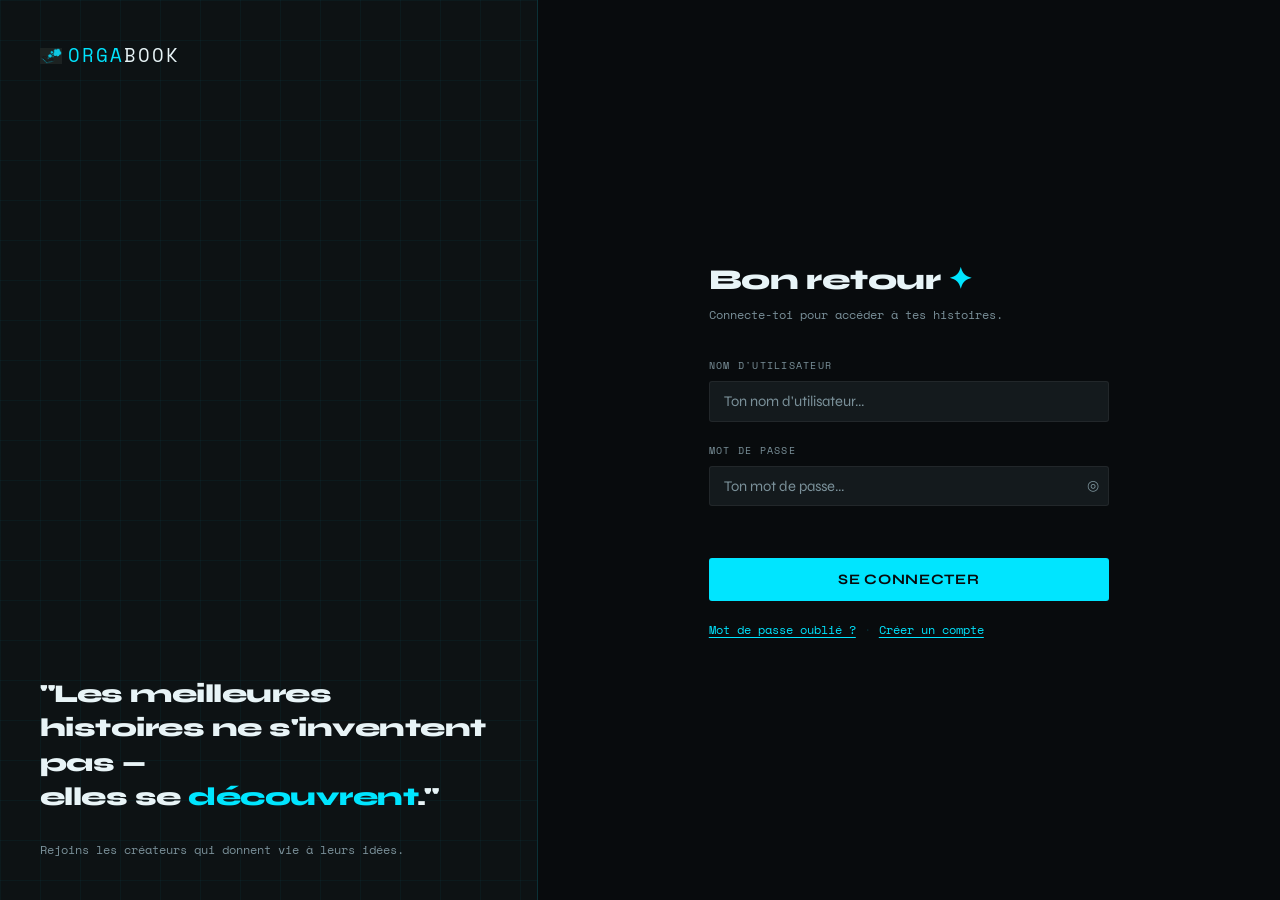
==== html/app.html @ e938fa9f "Premier commit" ====
<!DOCTYPE html>
<html lang="fr">
<head>
  <meta charset="UTF-8">
  <meta name="viewport" content="width=device-width, initial-scale=1.0">
  <title>OrgaBook — Mon espace</title>
  <link href="https://fonts.googleapis.com/css2?family=Space+Mono:ital,wght@0,400;0,700;1,400&family=Syne:wght@400;700;800&display=swap" rel="stylesheet">
  <link rel="stylesheet" href="../css/app.css">
  <link rel="icon" type="image/svg+xml" href="../assets/orgabook.png">
</head>
<body>

  <!-- ===== VUE : LISTE DES ESPACES ===== -->
  <div id="view-spaces">

    <nav>
      <a href="index.html" class="logo"><img src="../assets/orgabook2.png" alt="" class="logo-img">Orga<span>Book</span></a>
      <div class="nav-sections">
        <a href="app.html" class="nav-section active">✦ Notes</a>
        <a href="characters.html" class="nav-section">◈ Personnages</a>
        <a href="worlds.html" class="nav-section">◎ Mondes</a>
      </div>
      <button class="btn-primary" id="btn-new-space">+ Nouvel espace</button>
    </nav>

    <main class="spaces-main">
      <div class="page-header">
        <div class="hero-label">Mes projets</div>
        <h1>Mes <em>espaces</em></h1>
        <p class="subtitle">Chaque espace est une histoire. Clique pour l'ouvrir, ou crée-en un nouveau.</p>
      </div>
      <div id="spaces-grid" class="spaces-grid"></div>
      <div id="empty-state" class="empty-state" style="display:none;">
        <span class="empty-icon">◎</span>
        <p>Aucun espace pour l'instant.</p>
        <button class="btn-primary" id="btn-new-space-empty">Créer mon premier espace</button>
      </div>
    </main>

  </div>

  <!-- ===== VUE : ÉDITEUR D'UN ESPACE ===== -->
  <div id="view-editor" style="display:none;">

    <div class="editor-layout">

      <!-- Sidebar -->
      <aside class="sidebar">
        <div class="sidebar-top">
          <button class="back-btn" id="btn-back">← Espaces</button>
          <div class="space-info">
            <div class="space-cover" id="editor-cover"></div>
            <h2 class="space-title" id="editor-title"></h2>
          </div>
          <div class="sidebar-section-label">Pages</div>
          <ul id="pages-list" class="pages-list"></ul>
          <button class="btn-add-page" id="btn-add-page">+ Ajouter une page</button>
        </div>
        <div class="sidebar-bottom">
          <button class="btn-danger" id="btn-delete-space">Supprimer l'espace</button>
        </div>
      </aside>

      <!-- Zone d'édition -->
      <div class="editor-area">
        <div id="no-page-selected" class="no-page">
          <span class="empty-icon">◈</span>
          <p>Sélectionne une page ou crée-en une nouvelle.</p>
        </div>
        <div id="page-editor" style="display:none;">
          <div class="editor-top-bar">
            <input type="text" id="page-title-input" class="page-title-input" placeholder="Titre de la page..." />
            <button class="btn-icon-danger" id="btn-delete-page" title="Supprimer la page">✕</button>
          </div>
          <textarea id="page-content" class="page-content" placeholder="Commence à écrire ici..."></textarea>
          <div class="editor-status" id="editor-status">Sauvegardé ✦</div>
        </div>
      </div>

    </div>

  </div>

  <!-- ===== MODAL : CRÉER UN ESPACE ===== -->
  <div id="modal-overlay" class="modal-overlay" style="display:none;">
    <div class="modal">
      <div class="modal-header">
        <h3>Nouvel espace</h3>
        <button class="modal-close" id="modal-close">✕</button>
      </div>
      <div class="modal-body">
        <label class="form-label">Titre <span class="required">*</span></label>
        <input type="text" id="space-title-input" class="form-input" placeholder="Ex : Le Dernier Royaume..." />

        <label class="form-label" style="margin-top:1.5rem;">Image de couverture <span class="optional">(optionnel)</span></label>
        <div class="image-upload-zone" id="image-upload-zone">
          <input type="file" id="space-image-input" accept="image/*" style="display:none;" />
          <div id="image-preview" class="image-preview-empty">
            <span>Clique pour choisir une image</span>
          </div>
        </div>
      </div>
      <div class="modal-footer">
        <button class="btn-secondary" id="modal-cancel">Annuler</button>
        <button class="btn-primary" id="modal-confirm">Créer l'espace</button>
      </div>
    </div>
  </div>

  <button class="btn-logout" id="btn-logout">Se déconnecter</button>
  <script src="../js/auth.js"></script>
  <script src="../js/app.js"></script>
</body>
</html>
---- css/app.css ----
*, *::before, *::after { box-sizing: border-box; margin: 0; padding: 0; }

:root {
  --cyan: #00e5ff;
  --cyan-glow: rgba(0, 229, 255, 0.12);
  --black: #080b0d;
  --dark: #0d1214;
  --card-bg: #141a1d;
  --card-hover: #1a2227;
  --sidebar-bg: #0d1214;
  --border: rgba(0, 229, 255, 0.15);
  --border-soft: rgba(255,255,255,0.06);
  --text-muted: #7a9099;
  --white: #e8f4f7;
  --danger: #ff4d6d;
  --danger-bg: rgba(255, 77, 109, 0.1);
}

body {
  background: var(--black);
  color: var(--white);
  font-family: 'Syne', sans-serif;
  min-height: 100vh;
  overflow-x: hidden;
}

body::before {
  content: '';
  position: fixed;
  inset: 0;
  background-image:
    linear-gradient(rgba(0,229,255,0.025) 1px, transparent 1px),
    linear-gradient(90deg, rgba(0,229,255,0.025) 1px, transparent 1px);
  background-size: 40px 40px;
  pointer-events: none;
  z-index: 0;
}

/* ===== NAV ===== */
nav {
  position: relative;
  z-index: 10;
  display: flex;
  justify-content: space-between;
  align-items: center;
  padding: 1.25rem 2.5rem;
  border-bottom: 1px solid var(--border);
}

.logo {
  font-family: 'Space Mono', monospace;
  font-size: 1.1rem;
  color: var(--cyan);
  letter-spacing: 0.1em;
  text-transform: uppercase;
  text-decoration: none;
}

.logo span { color: var(--white); }

/* ===== BUTTONS ===== */
.btn-primary {
  background: var(--cyan);
  color: var(--black);
  border: none;
  padding: 0.6rem 1.4rem;
  font-family: 'Syne', sans-serif;
  font-size: 0.85rem;
  font-weight: 700;
  letter-spacing: 0.05em;
  text-transform: uppercase;
  border-radius: 2px;
  cursor: pointer;
  transition: opacity 0.2s, transform 0.1s;
}

.btn-primary:hover { opacity: 0.88; transform: translateY(-1px); }

.btn-secondary {
  background: transparent;
  color: var(--white);
  border: 1px solid var(--border-soft);
  padding: 0.6rem 1.4rem;
  font-family: 'Syne', sans-serif;
  font-size: 0.85rem;
  font-weight: 700;
  letter-spacing: 0.05em;
  text-transform: uppercase;
  border-radius: 2px;
  cursor: pointer;
  transition: border-color 0.2s, color 0.2s;
}

.btn-secondary:hover { border-color: var(--cyan); color: var(--cyan); }

.btn-danger {
  background: var(--danger-bg);
  color: var(--danger);
  border: 1px solid rgba(255,77,109,0.25);
  padding: 0.5rem 1rem;
  font-family: 'Space Mono', monospace;
  font-size: 0.72rem;
  letter-spacing: 0.05em;
  border-radius: 2px;
  cursor: pointer;
  width: 100%;
  transition: background 0.2s;
}

.btn-danger:hover { background: rgba(255,77,109,0.2); }

.btn-icon-danger {
  background: transparent;
  border: none;
  color: var(--text-muted);
  font-size: 1rem;
  cursor: pointer;
  padding: 0.3rem 0.5rem;
  border-radius: 2px;
  transition: color 0.2s, background 0.2s;
}

.btn-icon-danger:hover { color: var(--danger); background: var(--danger-bg); }

/* ===== SPACES VIEW ===== */
.spaces-main {
  position: relative;
  z-index: 1;
  max-width: 1100px;
  margin: 0 auto;
  padding: 3.5rem 2.5rem;
}

.page-header { margin-bottom: 3rem; }

.hero-label {
  font-family: 'Space Mono', monospace;
  font-size: 0.72rem;
  color: var(--cyan);
  letter-spacing: 0.2em;
  text-transform: uppercase;
  margin-bottom: 1rem;
  display: flex;
  align-items: center;
  gap: 0.75rem;
}

.hero-label::before {
  content: '';
  display: inline-block;
  width: 20px;
  height: 1px;
  background: var(--cyan);
}

h1 {
  font-size: clamp(2rem, 4vw, 3.2rem);
  font-weight: 800;
  line-height: 1.1;
  margin-bottom: 0.75rem;
  letter-spacing: -0.02em;
}

h1 em { font-style: normal; color: var(--cyan); }

.subtitle {
  font-family: 'Space Mono', monospace;
  font-size: 0.82rem;
  color: var(--text-muted);
  line-height: 1.7;
}

/* SPACES GRID */
.spaces-grid {
  display: grid;
  grid-template-columns: repeat(auto-fill, minmax(240px, 1fr));
  gap: 1.25rem;
}

.space-card {
  background: var(--card-bg);
  border: 1px solid var(--border);
  border-radius: 4px;
  overflow: hidden;
  cursor: pointer;
  transition: border-color 0.2s, background 0.2s, transform 0.15s;
  animation: fadeUp 0.4s ease both;
}

.space-card:hover {
  border-color: var(--cyan);
  background: var(--card-hover);
  transform: translateY(-3px);
}

.space-card-cover {
  width: 100%;
  height: 140px;
  background: var(--sidebar-bg);
  display: flex;
  align-items: center;
  justify-content: center;
  font-size: 3rem;
  color: var(--border);
  overflow: hidden;
  position: relative;
}

.space-card-cover img {
  width: 100%;
  height: 100%;
  object-fit: cover;
}

.space-card-cover .cover-placeholder {
  font-family: 'Space Mono', monospace;
  font-size: 2.5rem;
  color: var(--cyan);
  opacity: 0.3;
}

.space-card-body {
  padding: 1.1rem 1.25rem 1.25rem;
}

.space-card-title {
  font-size: 1rem;
  font-weight: 700;
  margin-bottom: 0.4rem;
  letter-spacing: -0.01em;
  white-space: nowrap;
  overflow: hidden;
  text-overflow: ellipsis;
}

.space-card-meta {
  font-family: 'Space Mono', monospace;
  font-size: 0.7rem;
  color: var(--text-muted);
}

/* EMPTY STATE */
.empty-state {
  text-align: center;
  padding: 5rem 2rem;
}

.empty-icon {
  display: block;
  font-size: 2.5rem;
  color: var(--cyan);
  opacity: 0.4;
  margin-bottom: 1.25rem;
}

.empty-state p {
  font-family: 'Space Mono', monospace;
  font-size: 0.85rem;
  color: var(--text-muted);
  margin-bottom: 2rem;
}

/* ===== EDITOR LAYOUT ===== */
.editor-layout {
  display: flex;
  height: 100vh;
  overflow: hidden;
}

/* SIDEBAR */
.sidebar {
  width: 260px;
  min-width: 260px;
  background: var(--sidebar-bg);
  border-right: 1px solid var(--border);
  display: flex;
  flex-direction: column;
  justify-content: space-between;
  overflow-y: auto;
  position: relative;
  z-index: 5;
}

.sidebar-top { padding: 1.25rem; }
.sidebar-bottom { padding: 1.25rem; border-top: 1px solid var(--border-soft); }

.back-btn {
  background: transparent;
  border: none;
  color: var(--text-muted);
  font-family: 'Space Mono', monospace;
  font-size: 0.72rem;
  cursor: pointer;
  padding: 0;
  margin-bottom: 1.5rem;
  letter-spacing: 0.05em;
  transition: color 0.2s;
}

.back-btn:hover { color: var(--cyan); }

.space-info { margin-bottom: 1.75rem; }

.space-cover {
  width: 100%;
  height: 90px;
  background: var(--card-bg);
  border-radius: 3px;
  overflow: hidden;
  margin-bottom: 0.85rem;
  display: flex;
  align-items: center;
  justify-content: center;
  border: 1px solid var(--border-soft);
}

.space-cover img { width: 100%; height: 100%; object-fit: cover; }
.space-cover .cover-placeholder { font-size: 2rem; color: var(--cyan); opacity: 0.3; }

.space-title {
  font-size: 1rem;
  font-weight: 700;
  letter-spacing: -0.01em;
  white-space: nowrap;
  overflow: hidden;
  text-overflow: ellipsis;
}

.sidebar-section-label {
  font-family: 'Space Mono', monospace;
  font-size: 0.65rem;
  color: var(--text-muted);
  letter-spacing: 0.15em;
  text-transform: uppercase;
  margin-bottom: 0.75rem;
}

.pages-list {
  list-style: none;
  margin-bottom: 0.75rem;
  display: flex;
  flex-direction: column;
  gap: 2px;
}

.page-item {
  display: flex;
  align-items: center;
  gap: 0.5rem;
  padding: 0.55rem 0.75rem;
  border-radius: 3px;
  cursor: pointer;
  font-size: 0.85rem;
  color: var(--text-muted);
  transition: background 0.15s, color 0.15s;
  white-space: nowrap;
  overflow: hidden;
  text-overflow: ellipsis;
}

.page-item:hover { background: var(--card-bg); color: var(--white); }

.page-item.active {
  background: var(--cyan-glow);
  color: var(--cyan);
  border-left: 2px solid var(--cyan);
  padding-left: calc(0.75rem - 2px);
}

.page-item::before {
  content: '◦';
  font-size: 0.7rem;
  flex-shrink: 0;
}

.page-item.active::before { content: '◈'; }

.btn-add-page {
  background: transparent;
  border: 1px dashed var(--border);
  color: var(--text-muted);
  font-family: 'Space Mono', monospace;
  font-size: 0.72rem;
  padding: 0.5rem 0.75rem;
  border-radius: 3px;
  cursor: pointer;
  width: 100%;
  text-align: left;
  transition: border-color 0.2s, color 0.2s;
}

.btn-add-page:hover { border-color: var(--cyan); color: var(--cyan); }

/* EDITOR AREA */
.editor-area {
  flex: 1;
  display: flex;
  flex-direction: column;
  overflow: hidden;
  position: relative;
}

.no-page {
  flex: 1;
  display: flex;
  flex-direction: column;
  align-items: center;
  justify-content: center;
  gap: 1rem;
}

.no-page .empty-icon { margin-bottom: 0; }

.no-page p {
  font-family: 'Space Mono', monospace;
  font-size: 0.82rem;
  color: var(--text-muted);
}

#page-editor {
  display: flex;
  flex-direction: column;
  height: 100%;
}

.editor-top-bar {
  display: flex;
  align-items: center;
  gap: 1rem;
  padding: 1.1rem 2rem;
  border-bottom: 1px solid var(--border-soft);
}

.page-title-input {
  flex: 1;
  background: transparent;
  border: none;
  outline: none;
  font-family: 'Syne', sans-serif;
  font-size: 1.3rem;
  font-weight: 700;
  color: var(--white);
  letter-spacing: -0.01em;
}

.page-title-input::placeholder { color: var(--text-muted); }

.page-content {
  flex: 1;
  background: transparent;
  border: none;
  outline: none;
  resize: none;
  font-family: 'Space Mono', monospace;
  font-size: 0.9rem;
  line-height: 1.9;
  color: var(--white);
  padding: 2rem 2.5rem;
  caret-color: var(--cyan);
}

.page-content::placeholder { color: var(--text-muted); }

.editor-status {
  padding: 0.5rem 2.5rem;
  font-family: 'Space Mono', monospace;
  font-size: 0.68rem;
  color: var(--text-muted);
  border-top: 1px solid var(--border-soft);
  letter-spacing: 0.05em;
}

/* ===== MODAL ===== */
.modal-overlay {
  position: fixed;
  inset: 0;
  background: rgba(8, 11, 13, 0.85);
  z-index: 100;
  display: flex;
  align-items: center;
  justify-content: center;
  backdrop-filter: blur(4px);
}

.modal {
  background: var(--card-bg);
  border: 1px solid var(--border);
  border-radius: 6px;
  width: 100%;
  max-width: 460px;
  animation: fadeUp 0.25s ease;
}

.modal-header {
  display: flex;
  justify-content: space-between;
  align-items: center;
  padding: 1.25rem 1.5rem;
  border-bottom: 1px solid var(--border-soft);
}

.modal-header h3 {
  font-size: 1rem;
  font-weight: 700;
  letter-spacing: -0.01em;
}

.modal-close {
  background: transparent;
  border: none;
  color: var(--text-muted);
  font-size: 1rem;
  cursor: pointer;
  transition: color 0.2s;
}

.modal-close:hover { color: var(--white); }

.modal-body { padding: 1.5rem; }

.form-label {
  display: block;
  font-family: 'Space Mono', monospace;
  font-size: 0.72rem;
  color: var(--text-muted);
  letter-spacing: 0.1em;
  text-transform: uppercase;
  margin-bottom: 0.6rem;
}

.required { color: var(--cyan); }
.optional { color: var(--text-muted); font-size: 0.65rem; }

.form-input {
  width: 100%;
  background: var(--dark);
  border: 1px solid var(--border-soft);
  border-radius: 3px;
  color: var(--white);
  font-family: 'Syne', sans-serif;
  font-size: 0.95rem;
  padding: 0.7rem 0.9rem;
  outline: none;
  transition: border-color 0.2s;
}

.form-input:focus { border-color: var(--cyan); }
.form-input::placeholder { color: var(--text-muted); }

.image-upload-zone {
  border: 1px dashed var(--border);
  border-radius: 3px;
  overflow: hidden;
  cursor: pointer;
  transition: border-color 0.2s;
}

.image-upload-zone:hover { border-color: var(--cyan); }

.image-preview-empty {
  display: flex;
  align-items: center;
  justify-content: center;
  height: 120px;
  font-family: 'Space Mono', monospace;
  font-size: 0.75rem;
  color: var(--text-muted);
}

.image-preview-loaded {
  width: 100%;
  height: 140px;
  object-fit: cover;
  display: block;
}

.modal-footer {
  display: flex;
  justify-content: flex-end;
  gap: 0.75rem;
  padding: 1.1rem 1.5rem;
  border-top: 1px solid var(--border-soft);
}

/* ===== ANIMATIONS ===== */
@keyframes fadeUp {
  from { opacity: 0; transform: translateY(16px); }
  to { opacity: 1; transform: translateY(0); }
}

/* ===== NAV SECTIONS ===== */
.nav-sections {
  display: flex;
  gap: 0;
  border: 1px solid var(--border);
  border-radius: 3px;
  overflow: hidden;
}

.nav-section {
  font-family: 'Space Mono', monospace;
  font-size: 0.72rem;
  letter-spacing: 0.06em;
  color: var(--cyan);
  text-decoration: none;
  padding: 0.45rem 1.1rem;
  border-right: 1px solid var(--border);
  transition: background 0.2s, opacity 0.2s;
  opacity: 0.5;
}

.nav-section:last-child { border-right: none; }
.nav-section:hover { background: var(--cyan-glow); opacity: 0.8; }
.nav-section.active { background: var(--cyan-glow); opacity: 1; }

/* ===== SECTION HERO PARTAGÉE ===== */
.section-hero {
  position: relative;
  z-index: 1;
  max-width: 1100px;
  margin: 0 auto;
  padding: 3rem 2.5rem 2rem;
}

.section-hero h1 { margin-bottom: 0.5rem; }
.section-hero .subtitle { margin-bottom: 0; }

/* ===== GRILLE CARTES PARTAGÉE ===== */
.cards-grid {
  position: relative;
  z-index: 1;
  max-width: 1100px;
  margin: 0 auto;
  padding: 1.5rem 2.5rem 4rem;
  display: grid;
  grid-template-columns: repeat(auto-fill, minmax(260px, 1fr));
  gap: 1.25rem;
}

.item-card {
  background: var(--card-bg);
  border: 1px solid var(--border);
  border-radius: 4px;
  overflow: hidden;
  cursor: pointer;
  transition: border-color 0.2s, transform 0.15s, background 0.2s;
  animation: fadeUp 0.4s ease both;
}

.item-card:hover {
  border-color: var(--cyan);
  background: var(--card-hover);
  transform: translateY(-3px);
}

.item-card-cover {
  width: 100%;
  height: 130px;
  background: var(--sidebar-bg);
  display: flex;
  align-items: center;
  justify-content: center;
  overflow: hidden;
}

.item-card-cover img { width: 100%; height: 100%; object-fit: cover; }
.item-card-cover .cover-placeholder { font-size: 2.2rem; color: var(--cyan); opacity: 0.25; }

.item-card-body { padding: 1rem 1.25rem 1.25rem; }
.item-card-title { font-size: 1rem; font-weight: 700; margin-bottom: 0.3rem; letter-spacing: -0.01em; }
.item-card-meta { font-family: 'Space Mono', monospace; font-size: 0.68rem; color: var(--text-muted); }

/* ===== FICHE DÉTAIL PARTAGÉE ===== */
.detail-layout {
  display: flex;
  height: 100vh;
  overflow: hidden;
}

.detail-sidebar {
  width: 260px;
  min-width: 260px;
  background: var(--sidebar-bg);
  border-right: 1px solid var(--border);
  display: flex;
  flex-direction: column;
  justify-content: space-between;
  overflow-y: auto;
  z-index: 5;
  padding: 1.25rem;
}

.detail-main {
  flex: 1;
  overflow-y: auto;
  padding: 2.5rem 3rem;
}

/* Champs de fiche */
.field-group { margin-bottom: 1.75rem; }

.field-label {
  font-family: 'Space Mono', monospace;
  font-size: 0.65rem;
  color: var(--text-muted);
  letter-spacing: 0.12em;
  text-transform: uppercase;
  margin-bottom: 0.5rem;
  display: block;
}

.field-input {
  width: 100%;
  background: var(--card-bg);
  border: 1px solid var(--border-soft);
  border-radius: 3px;
  color: var(--white);
  font-family: 'Syne', sans-serif;
  font-size: 0.92rem;
  padding: 0.6rem 0.85rem;
  outline: none;
  transition: border-color 0.2s;
}

.field-input:focus { border-color: var(--cyan); }
.field-input::placeholder { color: var(--text-muted); }

.field-textarea {
  width: 100%;
  background: var(--card-bg);
  border: 1px solid var(--border-soft);
  border-radius: 3px;
  color: var(--white);
  font-family: 'Space Mono', monospace;
  font-size: 0.82rem;
  line-height: 1.8;
  padding: 0.7rem 0.85rem;
  outline: none;
  resize: vertical;
  min-height: 90px;
  transition: border-color 0.2s;
  caret-color: var(--cyan);
}

.field-textarea:focus { border-color: var(--cyan); }
.field-textarea::placeholder { color: var(--text-muted); }

.field-title-input {
  background: transparent;
  border: none;
  border-bottom: 2px solid var(--border-soft);
  color: var(--white);
  font-family: 'Syne', sans-serif;
  font-size: 1.8rem;
  font-weight: 800;
  width: 100%;
  outline: none;
  padding: 0 0 0.4rem;
  margin-bottom: 2rem;
  letter-spacing: -0.02em;
  transition: border-color 0.2s;
  caret-color: var(--cyan);
}

.field-title-input:focus { border-color: var(--cyan); }
.field-title-input::placeholder { color: var(--text-muted); }

.fields-row {
  display: grid;
  grid-template-columns: 1fr 1fr;
  gap: 1rem;
}

.detail-status {
  font-family: 'Space Mono', monospace;
  font-size: 0.65rem;
  color: var(--text-muted);
  margin-top: 2rem;
  letter-spacing: 0.05em;
}

/* Image upload dans fiche */
.cover-upload-zone {
  width: 100%;
  height: 120px;
  border: 1px dashed var(--border);
  border-radius: 3px;
  display: flex;
  align-items: center;
  justify-content: center;
  cursor: pointer;
  overflow: hidden;
  margin-bottom: 1rem;
  transition: border-color 0.2s;
}

.cover-upload-zone:hover { border-color: var(--cyan); }
.cover-upload-zone img { width: 100%; height: 100%; object-fit: cover; }
.cover-upload-zone .upload-hint {
  font-family: 'Space Mono', monospace;
  font-size: 0.65rem;
  color: var(--text-muted);
  text-align: center;
  line-height: 1.6;
}

/* Relations tags */
.relations-list {
  display: flex;
  flex-wrap: wrap;
  gap: 0.4rem;
  margin-bottom: 0.5rem;
}

.relation-tag {
  background: var(--cyan-glow);
  border: 1px solid var(--border);
  color: var(--cyan);
  font-family: 'Space Mono', monospace;
  font-size: 0.68rem;
  padding: 0.2rem 0.6rem;
  border-radius: 2px;
  display: flex;
  align-items: center;
  gap: 0.4rem;
}

.relation-tag button {
  background: none;
  border: none;
  color: var(--text-muted);
  cursor: pointer;
  font-size: 0.7rem;
  padding: 0;
  line-height: 1;
  transition: color 0.2s;
}

.relation-tag button:hover { color: var(--danger); }

.relation-input-row {
  display: flex;
  gap: 0.5rem;
}

.relation-input-row .field-input { flex: 1; }

.btn-add-relation {
  background: transparent;
  border: 1px solid var(--border);
  color: var(--text-muted);
  font-family: 'Space Mono', monospace;
  font-size: 0.72rem;
  padding: 0.5rem 0.85rem;
  border-radius: 3px;
  cursor: pointer;
  transition: border-color 0.2s, color 0.2s;
  white-space: nowrap;
}

.btn-add-relation:hover { border-color: var(--cyan); color: var(--cyan); }

/* Lieux / Factions list */
.sub-list { display: flex; flex-direction: column; gap: 0.5rem; margin-bottom: 0.75rem; }

.sub-item {
  background: var(--card-bg);
  border: 1px solid var(--border-soft);
  border-radius: 3px;
  padding: 0.6rem 0.85rem;
  display: flex;
  align-items: flex-start;
  gap: 0.75rem;
}

.sub-item-content { flex: 1; }

.sub-item-name {
  font-size: 0.88rem;
  font-weight: 700;
  margin-bottom: 0.2rem;
}

.sub-item-desc {
  font-family: 'Space Mono', monospace;
  font-size: 0.7rem;
  color: var(--text-muted);
  line-height: 1.6;
}

.sub-item-actions {
  display: flex;
  gap: 0.3rem;
  flex-shrink: 0;
}

.sub-item-edit {
  background: none;
  border: none;
  color: var(--text-muted);
  cursor: pointer;
  font-size: 0.85rem;
  padding: 0;
  transition: color 0.2s;
}

.sub-item-edit:hover { color: var(--cyan); }

.sub-item-del {
  background: none;
  border: none;
  color: var(--text-muted);
  cursor: pointer;
  font-size: 0.8rem;
  padding: 0;
  flex-shrink: 0;
  transition: color 0.2s;
}

.sub-item-del:hover { color: var(--danger); }

.btn-add-sub {
  background: transparent;
  border: 1px dashed var(--border);
  color: var(--text-muted);
  font-family: 'Space Mono', monospace;
  font-size: 0.7rem;
  padding: 0.45rem 0.85rem;
  border-radius: 3px;
  cursor: pointer;
  width: 100%;
  text-align: left;
  transition: border-color 0.2s, color 0.2s;
}

.btn-add-sub:hover { border-color: var(--cyan); color: var(--cyan); }

.section-divider {
  border: none;
  border-top: 1px solid var(--border-soft);
  margin: 2rem 0;
}

/* No selection panel */
.no-selection {
  flex: 1;
  display: flex;
  flex-direction: column;
  align-items: center;
  justify-content: center;
  gap: 1rem;
}

.no-selection p {
  font-family: 'Space Mono', monospace;
  font-size: 0.82rem;
  color: var(--text-muted);
}

/* ===== DÉCONNEXION ===== */
.btn-logout {
  position: fixed;
  bottom: 1.25rem;
  right: 1.5rem;
  z-index: 50;
  background: var(--card-bg);
  border: 1px solid rgba(255, 77, 109, 0.3);
  color: #ff4d6d;
  font-family: 'Space Mono', monospace;
  font-size: 0.68rem;
  letter-spacing: 0.08em;
  padding: 0.4rem 1rem;
  border-radius: 2px;
  cursor: pointer;
  transition: background 0.2s, border-color 0.2s;
}

.btn-logout:hover { background: rgba(255, 77, 109, 0.1); border-color: rgba(255,77,109,0.6); }

.logo-img {
  width: 22px;
  height: 22px;
  object-fit: contain;
  margin-right: 0.4rem;
  vertical-align: middle;
  position: relative;
  top: -1px;
}
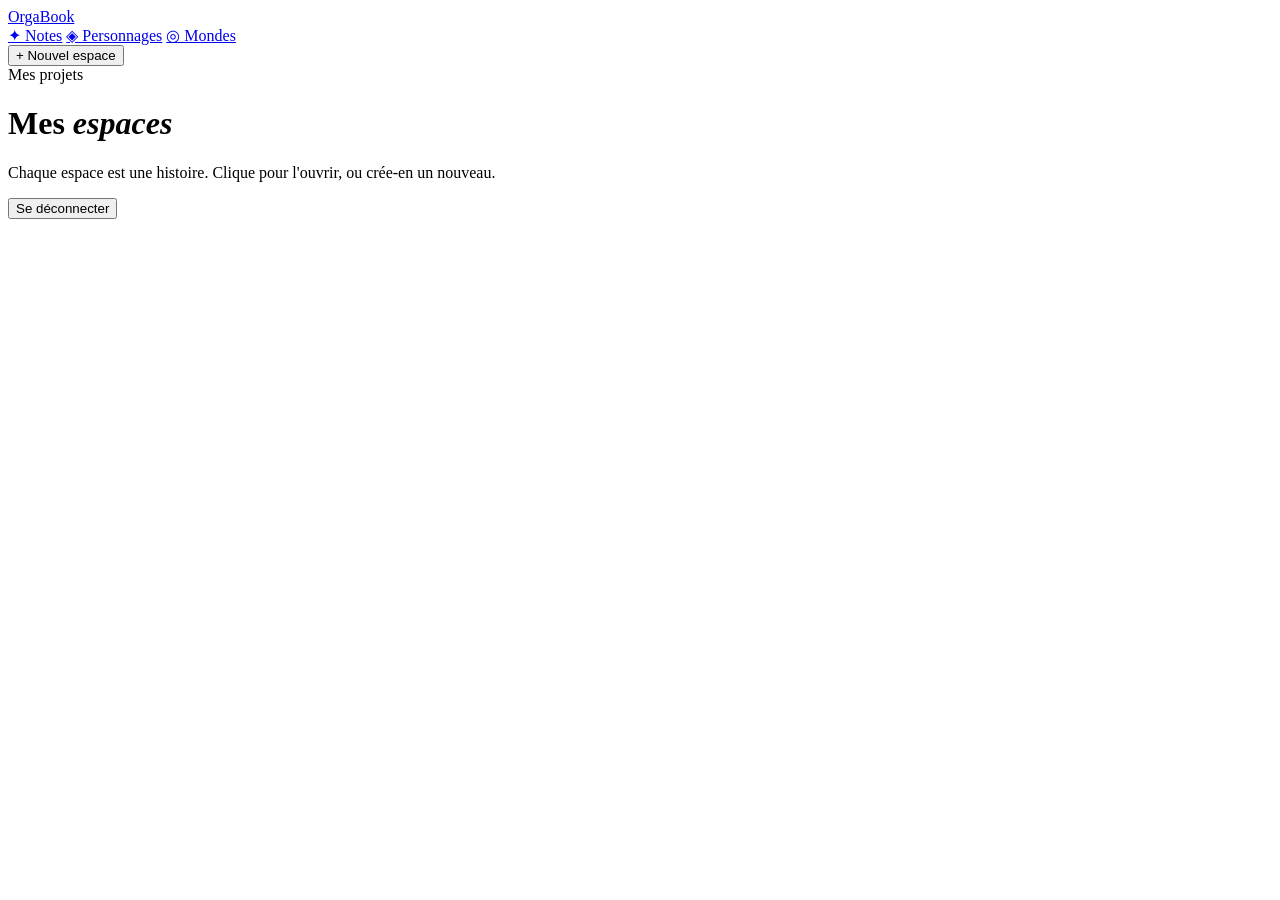
==== commit aea9f533: "redirection html" ====
--- a/html/app.html
+++ b/html/app.html
@@ -5,8 +5,8 @@
   <meta name="viewport" content="width=device-width, initial-scale=1.0">
   <title>OrgaBook — Mon espace</title>
   <link href="https://fonts.googleapis.com/css2?family=Space+Mono:ital,wght@0,400;0,700;1,400&family=Syne:wght@400;700;800&display=swap" rel="stylesheet">
-  <link rel="stylesheet" href="../css/app.css">
-  <link rel="icon" type="image/svg+xml" href="../assets/orgabook.png">
+  <link rel="stylesheet" href="/Orgabooks/css/app.css">
+  <link rel="icon" type="image/svg+xml" href="/Orgabooks/assets/favicon.svg">
 </head>
 <body>
 
@@ -14,7 +14,7 @@
   <div id="view-spaces">
 
     <nav>
-      <a href="index.html" class="logo"><img src="../assets/orgabook2.png" alt="" class="logo-img">Orga<span>Book</span></a>
+      <a href="index.html" class="logo"><img src="/Orgabooks/assets/orgabook.png" alt="" class="logo-img">Orga<span>Book</span></a>
       <div class="nav-sections">
         <a href="app.html" class="nav-section active">✦ Notes</a>
         <a href="characters.html" class="nav-section">◈ Personnages</a>
@@ -108,7 +108,7 @@
   </div>
 
   <button class="btn-logout" id="btn-logout">Se déconnecter</button>
-  <script src="../js/auth.js"></script>
-  <script src="../js/app.js"></script>
+  <script src="/Orgabooks/js/auth.js"></script>
+  <script src="/Orgabooks/js/app.js"></script>
 </body>
 </html>
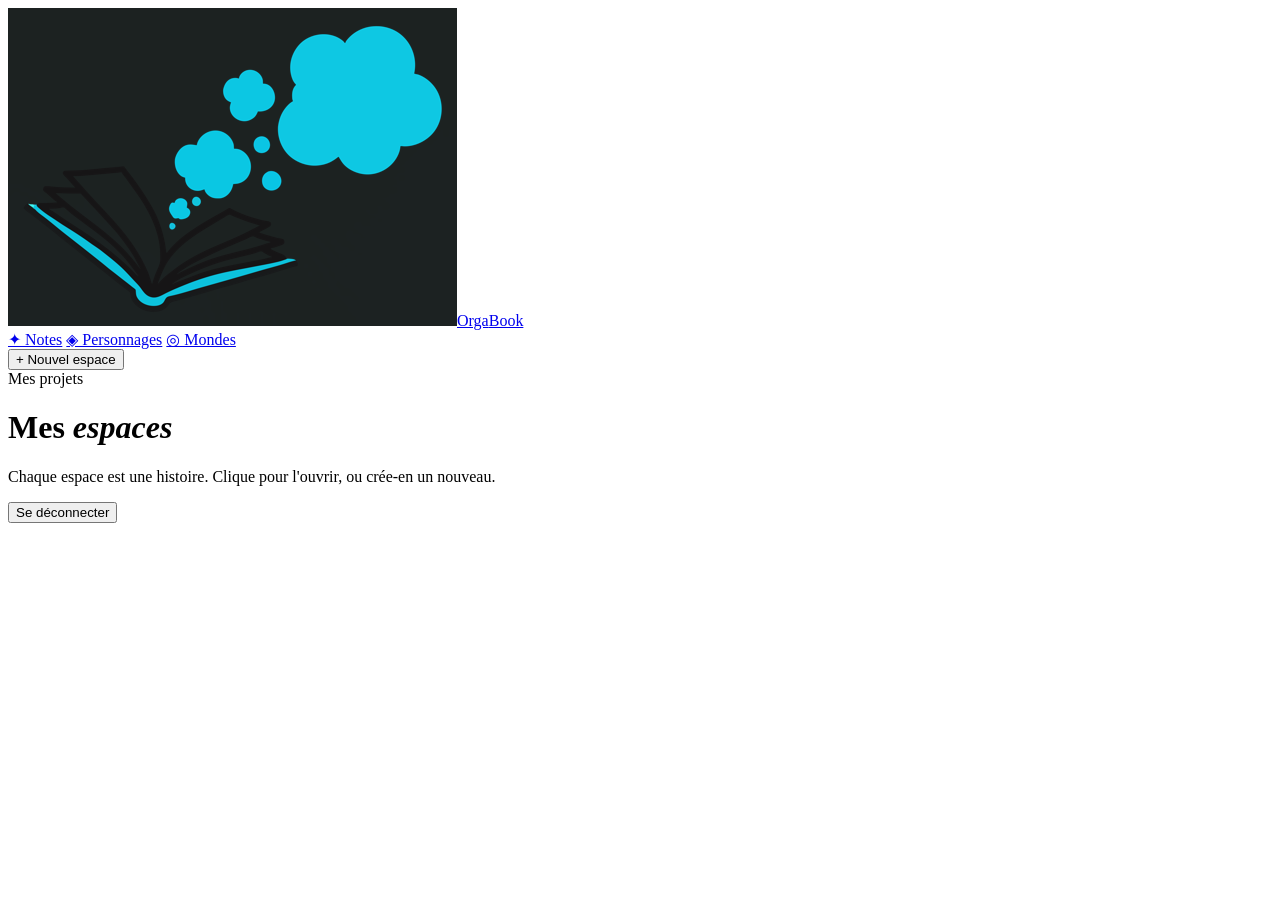
==== commit 2cff0bcd: "image restauré" ====
--- a/html/app.html
+++ b/html/app.html
@@ -6,7 +6,7 @@
   <title>OrgaBook — Mon espace</title>
   <link href="https://fonts.googleapis.com/css2?family=Space+Mono:ital,wght@0,400;0,700;1,400&family=Syne:wght@400;700;800&display=swap" rel="stylesheet">
   <link rel="stylesheet" href="/Orgabooks/css/app.css">
-  <link rel="icon" type="image/svg+xml" href="/Orgabooks/assets/favicon.svg">
+  <link rel="icon" type="image/svg+xml" href="../assets/orgabook.png">
 </head>
 <body>
 
@@ -14,7 +14,7 @@
   <div id="view-spaces">
 
     <nav>
-      <a href="index.html" class="logo"><img src="/Orgabooks/assets/orgabook.png" alt="" class="logo-img">Orga<span>Book</span></a>
+      <a href="../index.html" class="logo"><img src="../assets/orgabook2.png" alt="" class="logo-img">Orga<span>Book</span></a>
       <div class="nav-sections">
         <a href="app.html" class="nav-section active">✦ Notes</a>
         <a href="characters.html" class="nav-section">◈ Personnages</a>
